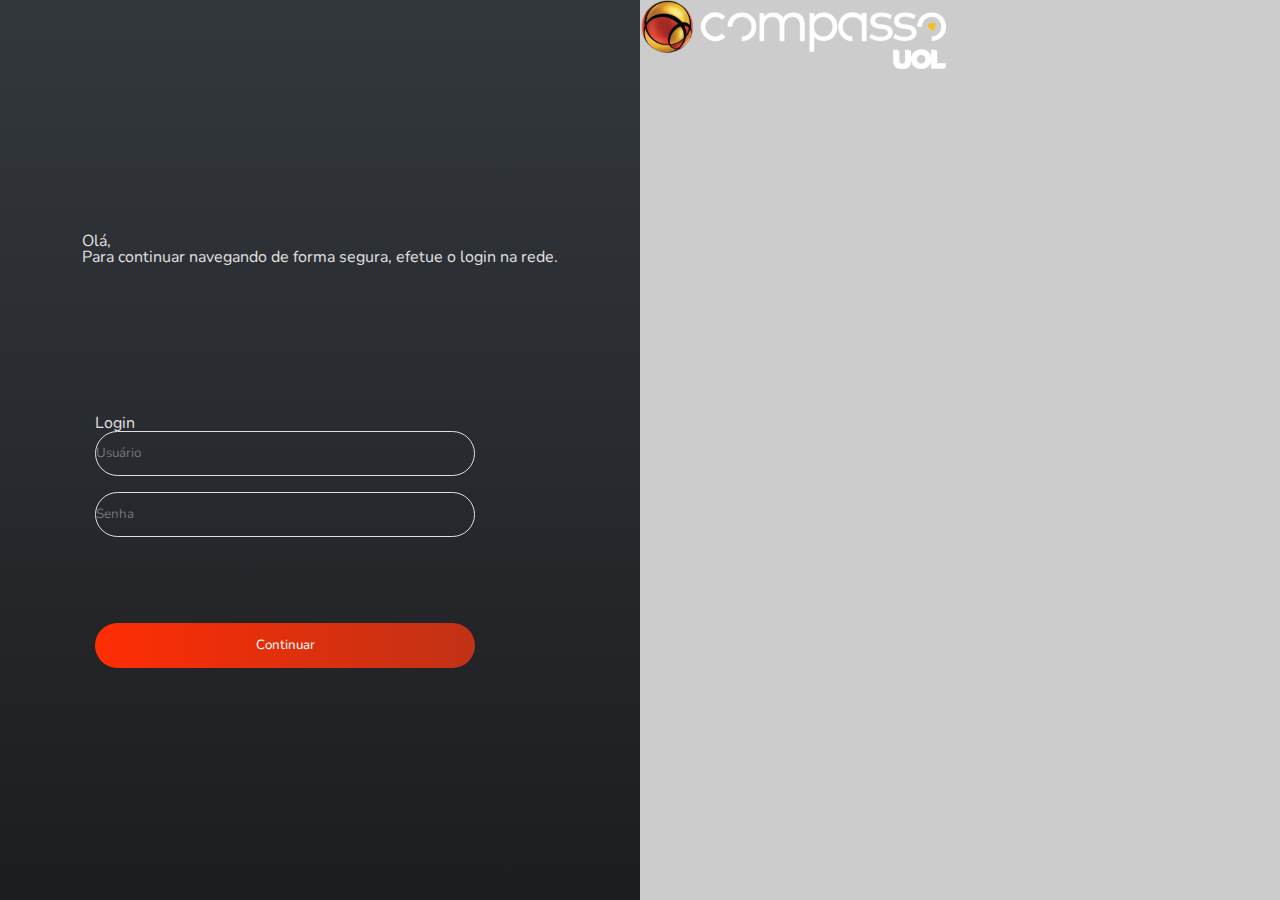
==== index.html @ a0a9bfb3 "feat(*)Adding html and folder structure" ====
<!DOCTYPE html>
<html lang="en">

<head>
    <meta charset="UTF-8">
    <meta http-equiv="X-UA-Compatible" content="IE=edge">
    <meta name="viewport" content="width=device-width, initial-scale=1.0">
    <link rel="stylesheet" href="./assets/css/style.css">
    <link rel="stylesheet" href="./assets/css/reset.css">
    <title>Keep a live</title>
</head>

<body>
    <main class="main">
        <section class="container-login">
            <div class="title-form">
                <h1>Olá,</h1>
                <p>Para continuar navegando de forma segura, efetue o login na rede.</p>
            </div>
            <div class="form-login">
                <h2>Login</h2>
                <form>
                    <label>
                        <input class="input" type="text" name="username" placeholder="Usuário"><br>
                    </label>
                    <label>
                        <input class="input" type="password" name="password" placeholder="Senha"><br>
                    </label>
                    <button class="btn" type="submit">Continuar</button>
                </form>
            </div>

        </section>
        <section class="wallpaper">
            <img src="./assets/img/logo-compasso-branco.svg">
        </section>

    </main>
</body>

</html>
---- assets/css/style.css ----
@import url('https://fonts.googleapis.com/css2?family=Nunito:wght@400;600;700&display=swap');

:root {
    --color-main:linear-gradient(180deg, #33383D 0%, #1C1D20 100%);
    --color-font: #E0E0E0;
    --color-button:linear-gradient(90deg, #FF2D04 0%, #C13216 100%);
    --font-home-primary:#C12D18;
    --font-home-secundary:#222222;
    --font-button:#C13216;
    --color-white:#FFFFFF;
}

*{
    margin: 0;
    padding: 0;
    box-sizing: border-box;
    font-family: 'Nunito', sans-serif;
}

.main{
    display: flex;
    width: 100vw;
    height: 100vh;
    flex-direction: row;
    justify-content: space-between;
    background: #ccc;
}

.container-login{
    width: 50%;
    display: flex;
    flex-direction: column;
    justify-content: center;
    align-items: center;
    gap: 30px;
    background: var(--color-main);
    color: var(--color-font);
    
}
.title-form{
    
    min-width:450px;
    margin-bottom: 120px;
}

.form-login{
    
    min-width:450px;
}

.input{
    display: block;
    width: 100%;
    max-width: 380px;
    height: 45px;
    border-radius: 50px;
    border: 1px solid;
    border-color: var(--color-font);
    background: transparent;
}

.btn{
    background: var(--color-button);
    width: 100%;
    max-width: 380px;
    height: 45px;
    border-radius: 50px;
    color: var(--color-white);
    border: 0px;
    margin-top: 70px;
}

.wallpaper{
    width: 50%;
    background: url(../img/notebook.svg);
    background-size:cover;
    background-repeat: no-repeat;
    
}
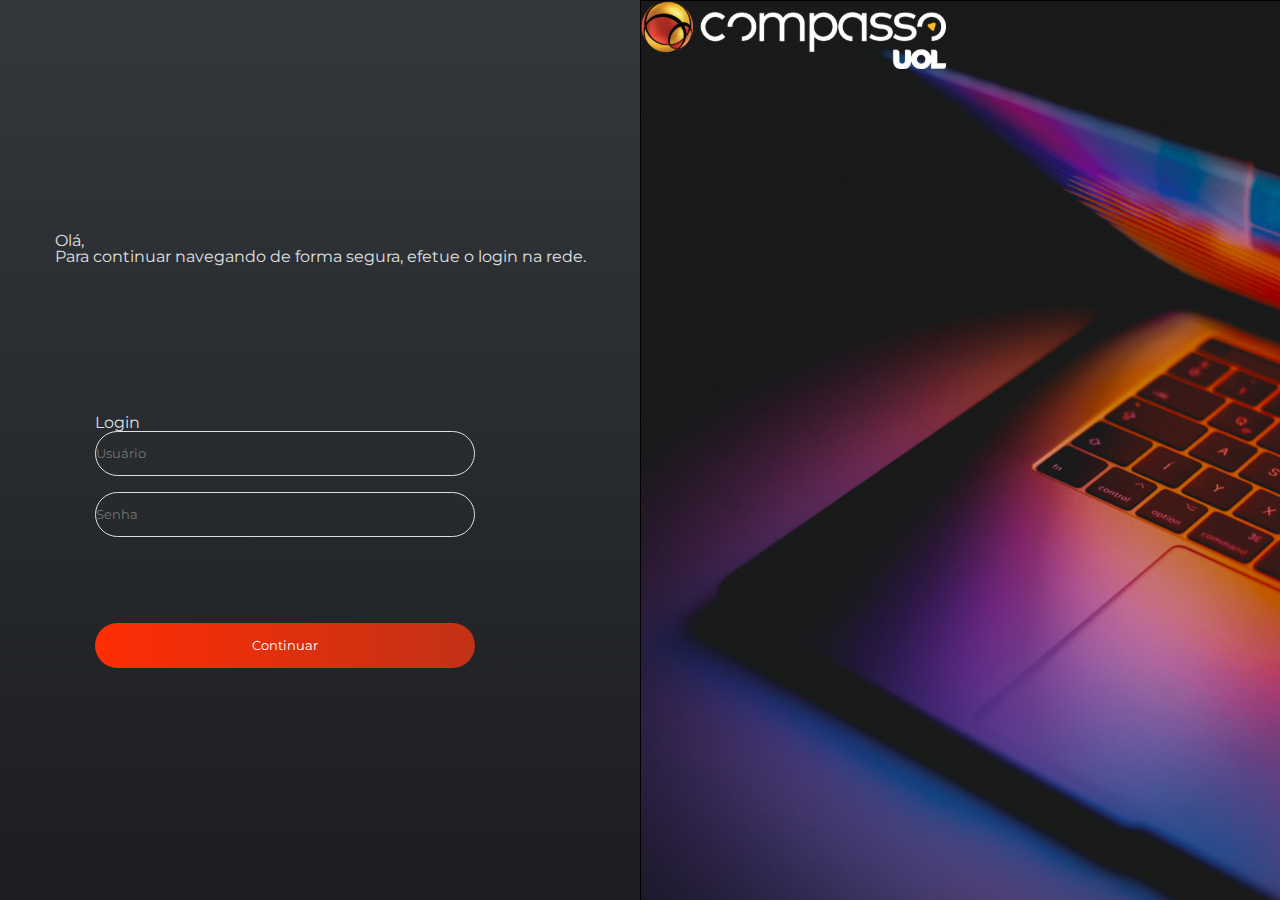
==== commit 86b91166: "feat(*):Creating home page structure with css" ====
--- a/index.html
+++ b/index.html
@@ -32,7 +32,7 @@
 
         </section>
         <section class="wallpaper">
-            <img src="./assets/img/logo-compasso-branco.svg">
+            <img src="./assets/img/logo-compasso-white.svg">
         </section>
 
     </main>
--- a/assets/css/style.css
+++ b/assets/css/style.css
@@ -1,7 +1,9 @@
-@import url('https://fonts.googleapis.com/css2?family=Nunito:wght@400;600;700&display=swap');
+@import url('https://fonts.googleapis.com/css2?family=Montserrat:wght@300;400;700&display=swap');
 
 :root {
     --color-main:linear-gradient(180deg, #33383D 0%, #1C1D20 100%);
+    --color-bg: linear-gradient(90.16deg, #33383D 0%, #1C1D20 100%);
+    --color-bg-main: linear-gradient(105.96deg, #FFFFFF 0%, #F0F0F0 97.86%);
     --color-font: #E0E0E0;
     --color-button:linear-gradient(90deg, #FF2D04 0%, #C13216 100%);
     --font-home-primary:#C12D18;
@@ -14,7 +16,7 @@
     margin: 0;
     padding: 0;
     box-sizing: border-box;
-    font-family: 'Nunito', sans-serif;
+    font-family: 'Montserrat', sans-serif;
 }
 
 .main{
@@ -38,13 +40,11 @@
     
 }
 .title-form{
-    
     min-width:450px;
     margin-bottom: 120px;
 }
 
 .form-login{
-    
     min-width:450px;
 }
 
@@ -72,8 +72,78 @@
 
 .wallpaper{
     width: 50%;
-    background: url(../img/notebook.svg);
+    background: url(../img/bg-login.jpg);
     background-size:cover;
     background-repeat: no-repeat;
     
-}+}
+
+.container-main{
+    background-color: var(--color-bg-main);
+    display: flex;
+    justify-content: space-between;
+    align-items: center;
+}
+
+.logo-compass{
+    background-position: bottom left;
+}
+
+.text-main{
+    display: flex;
+    flex-direction: column;  
+    text-align: right;
+    margin-right: 134px;  
+}
+
+.text-main-primary {
+    font-weight: bold;
+    color: var(--font-home-primary);
+    font-size: 64px;
+}
+
+.text-main-primary:first-child {
+	font-size: 24px;
+}
+
+.text-main-secundary{
+    color: var(--font-home-secundary);
+    font-size: 24px;
+}
+
+.container-footer{
+    display: flex;
+    justify-content: space-around;
+    background: var(--color-bg);
+    width: 1920px;
+    height: 100px;
+}
+
+.text-footer{
+    color: var(--color-white);
+    text-align: right;
+    margin-left: 50px;
+    font-size: 14px;
+    margin-top: 33px;
+    line-height: 15px;
+    font-weight: 400;
+}
+
+.button-link{
+    width: 131px;
+    height: 99px;
+    background-color: var(--color-white);
+    text-align:center;  
+}
+
+.text-button{
+    text-decoration: none;
+    color: var(--font-button);
+    
+}
+
+.button-logout{
+    text-decoration: none;
+    color: var(--color-white);
+}
+
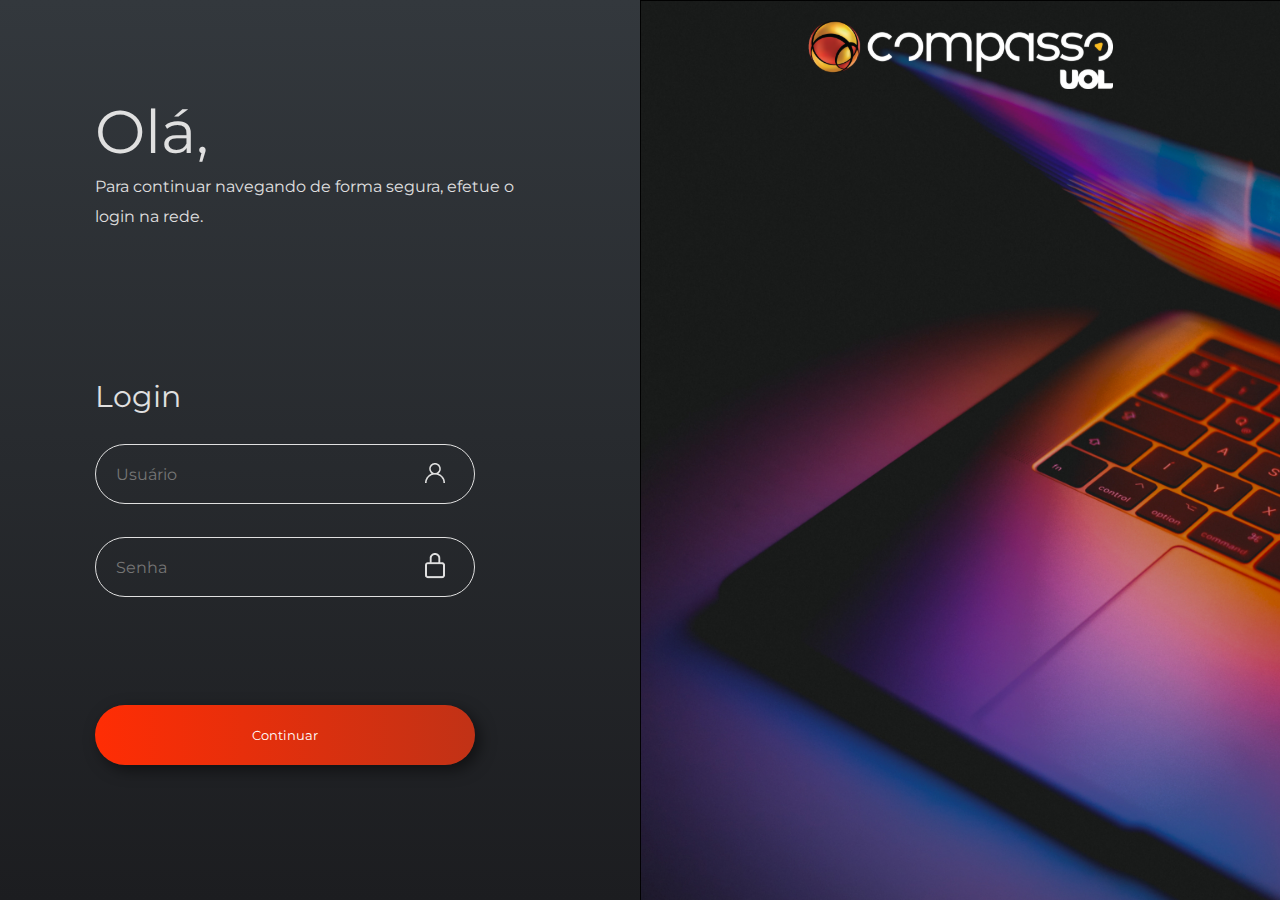
==== commit 1e3a1480: "feat(index,style,app): adding login form events" ====
--- a/index.html
+++ b/index.html
@@ -5,37 +5,56 @@
     <meta charset="UTF-8">
     <meta http-equiv="X-UA-Compatible" content="IE=edge">
     <meta name="viewport" content="width=device-width, initial-scale=1.0">
+    <link rel="stylesheet" href="./assets/css/reset.css">
     <link rel="stylesheet" href="./assets/css/style.css">
-    <link rel="stylesheet" href="./assets/css/reset.css">
     <title>Keep a live</title>
 </head>
 
 <body>
     <main class="main">
         <section class="container-login">
-            <div class="title-form">
+            
+            <div class="login-text">
                 <h1>Olá,</h1>
                 <p>Para continuar navegando de forma segura, efetue o login na rede.</p>
             </div>
+
             <div class="form-login">
                 <h2>Login</h2>
-                <form>
-                    <label>
-                        <input class="input" type="text" name="username" placeholder="Usuário"><br>
-                    </label>
-                    <label>
-                        <input class="input" type="password" name="password" placeholder="Senha"><br>
-                    </label>
-                    <button class="btn" type="submit">Continuar</button>
+                <form id="form-login">
+                    <div class="input">
+                        <label for="username"></label>
+                        <input class="field" type="text" name="username" id="username" autocomplete="false" placeholder="Usuário">
+                        <i class="icon icon-user">
+                            <img src="./assets/img/vector-usuario.png" alt="">
+                        </i>
+                    </div>
+
+                    <div class="input">
+                        <label for="password"></label>
+                        <input class="field" type="password" name="password" id="password" placeholder="Senha">
+                        <i class="icon icon-pass">
+                            <img src="./assets/img/vector-password.png" alt="">
+                        </i>
+                    </div>
+
+                    <div class="input">
+                        <button class="btn btn-login" type="submit">Continuar</button>
+                    </div>
                 </form>
             </div>
 
         </section>
         <section class="wallpaper">
-            <img src="./assets/img/logo-compasso-white.svg">
+            <div class="logo">
+                <a href="#">
+                    <img src="./assets/img/logo-compasso-white.svg">
+                </a>
+            </div>
         </section>
+    </main>
 
-    </main>
+    <script src="./assets/js/app.js"></script>
 </body>
 
 </html>--- a/assets/css/style.css
+++ b/assets/css/style.css
@@ -19,6 +19,11 @@
     font-family: 'Montserrat', sans-serif;
 }
 
+.header{
+    font-family: 'Montserrat', sans-serif;
+    font-weight: bold;
+}
+
 .main{
     display: flex;
     width: 100vw;
@@ -37,37 +42,79 @@
     gap: 30px;
     background: var(--color-main);
     color: var(--color-font);
-    
-}
-.title-form{
-    min-width:450px;
+    padding: 0 10%;
+    
+}
+.login-text{
+    min-width: 400px;
+    width: 450px;
     margin-bottom: 120px;
+}
+
+.login-text h1{
+    font-size: 60px;
+    margin-bottom: 10px;
+}
+
+.login-text p{
+    font-size: 16px;
+    line-height: 30px;
 }
 
 .form-login{
     min-width:450px;
 }
 
+.form-login h2{
+    font-size: 30px;
+    font-weight: 400;
+    margin-bottom: 32px;
+}
+
 .input{
-    display: block;
+    position: relative;
+    display: flex;
+    align-items: center;
+    margin-bottom: 33px;
+}
+
+.field{
     width: 100%;
     max-width: 380px;
-    height: 45px;
+    height: 60px;
     border-radius: 50px;
+    padding: 0 20px;
     border: 1px solid;
     border-color: var(--color-font);
     background: transparent;
-}
+    color: #E0E0E0;
+    font-size: 16px;
+}
+
+.icon{
+    position: absolute;
+    right: 25px;
+}
+
+.icon-user, .icon-pass{
+    right: 100px;
+}
+
 
 .btn{
     background: var(--color-button);
     width: 100%;
     max-width: 380px;
-    height: 45px;
+    height: 60px;
     border-radius: 50px;
     color: var(--color-white);
     border: 0px;
-    margin-top: 70px;
+    margin-top: 75px;
+    cursor: pointer;
+}
+
+.btn-login{
+    box-shadow: 5px 5px 15px rgba(0, 0, 0, 0.5);
 }
 
 .wallpaper{
@@ -78,11 +125,59 @@
     
 }
 
+.logo{
+    width: 100%;
+    height: 100%;
+    display: flex; 
+    justify-content: center;
+   align-items: flex-start;
+
+}
+
+.logo img{
+    width: 306px;
+    max-width: 306px;
+    margin-top: 20px;
+}
+
+
+/* style page home */
+
+.header{
+    display: flex;
+    justify-content: space-between;
+}
+
+.logo-home{
+    
+}
+
+.watch-date{
+    display: flex;
+    flex-direction: column;
+    align-items: center;
+    justify-content: center;
+    color: var(--font-home-secundary);
+}
+
+.watch{
+    font-size: 144px;
+}
+
+.date{
+    font-size: 14px;
+    font-weight: 400;
+}
+
+.temp{
+}
+
 .container-main{
     background-color: var(--color-bg-main);
     display: flex;
     justify-content: space-between;
     align-items: center;
+    
 }
 
 .logo-compass{
@@ -115,8 +210,9 @@
     display: flex;
     justify-content: space-around;
     background: var(--color-bg);
-    width: 1920px;
+    width: 100%;
     height: 100px;
+    font-family: 'Montserrat', sans-serif;
 }
 
 .text-footer{
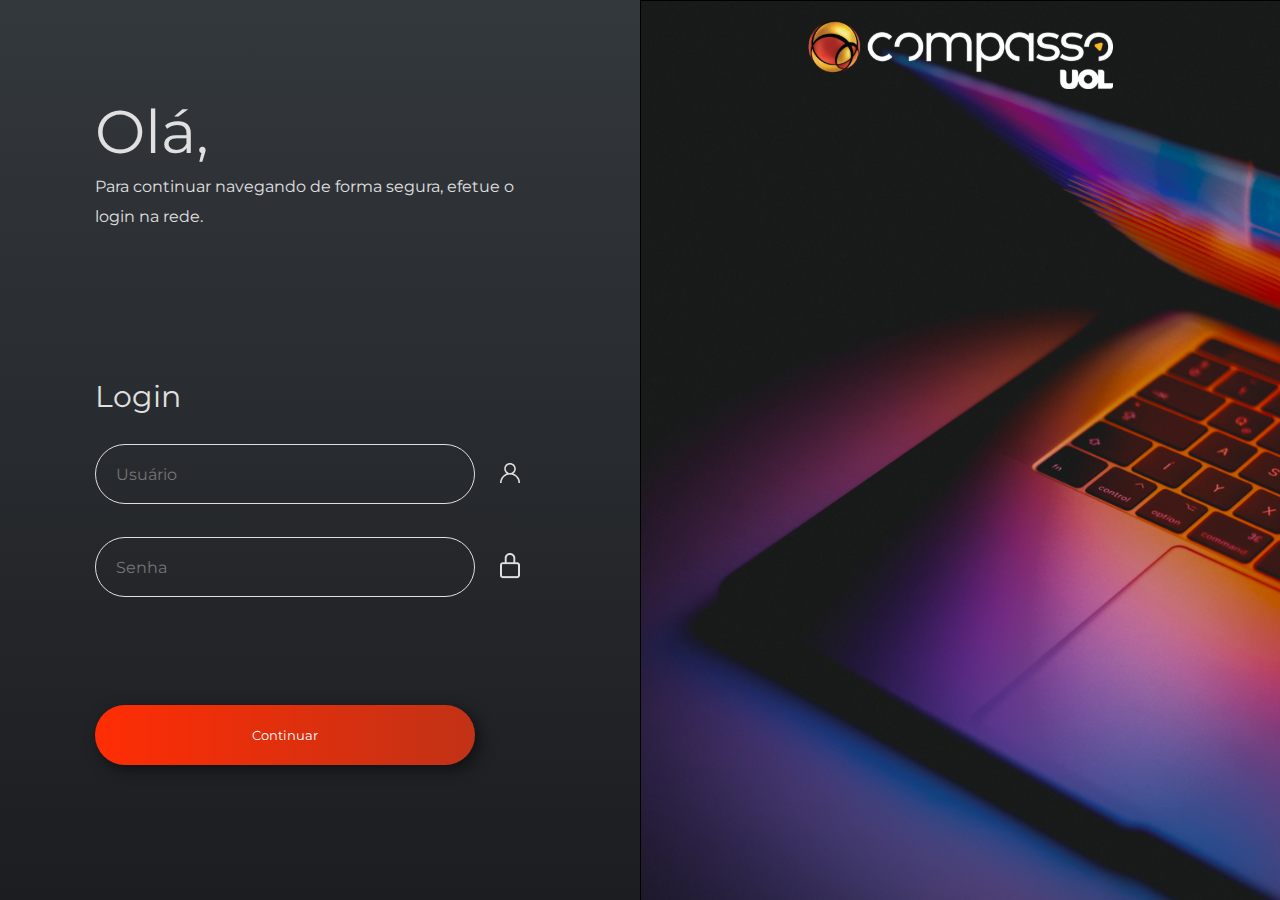
==== commit 4cdf0733: "feat(app, index):creating username and saving localstorage" ====
--- a/index.html
+++ b/index.html
@@ -25,7 +25,7 @@
                     <div class="input">
                         <label for="username"></label>
                         <input class="field" type="text" name="username" id="username" autocomplete="false" placeholder="Usuário">
-                        <i class="icon icon-user">
+                        <i class="icon" id="icon-user">
                             <img src="./assets/img/vector-usuario.png" alt="">
                         </i>
                     </div>
@@ -33,17 +33,18 @@
                     <div class="input">
                         <label for="password"></label>
                         <input class="field" type="password" name="password" id="password" placeholder="Senha">
-                        <i class="icon icon-pass">
+                        <i class="icon" id="icon-pass">
                             <img src="./assets/img/vector-password.png" alt="">
                         </i>
                     </div>
+
+                    <div class="msg-erro"></div>
 
                     <div class="input">
                         <button class="btn btn-login" type="submit">Continuar</button>
                     </div>
                 </form>
             </div>
-
         </section>
         <section class="wallpaper">
             <div class="logo">
--- a/assets/css/style.css
+++ b/assets/css/style.css
@@ -10,6 +10,7 @@
     --font-home-secundary:#222222;
     --font-button:#C13216;
     --color-white:#FFFFFF;
+    --color-yellow-msg: #E9B425;
 }
 
 *{
@@ -91,6 +92,16 @@
     font-size: 16px;
 }
 
+.field-error{
+    border-color: var(--color-yellow-msg);;
+}
+
+.msg-erro{
+    font-size: 16px;
+    font-weight: 700;
+    color: var(--color-yellow-msg);
+}
+
 .icon{
     position: absolute;
     right: 25px;
@@ -243,3 +254,4 @@
     color: var(--color-white);
 }
 
+
